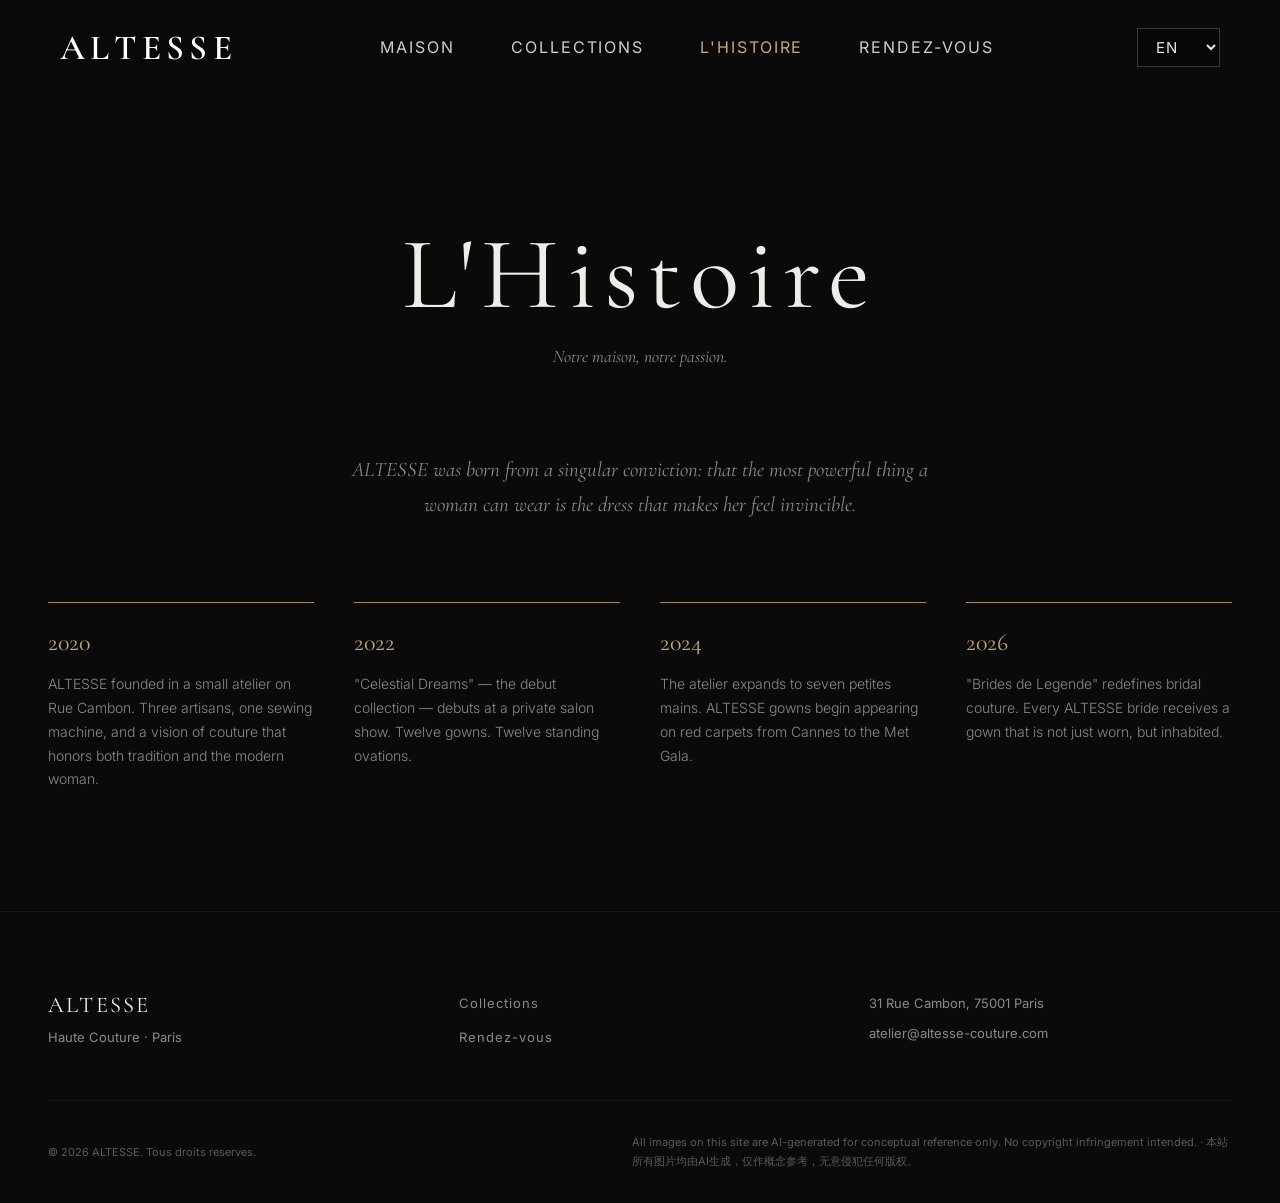
==== about.html @ 2aae86e4 "Initial: ALTESSE Haute Couture B2B showcase" ====
<!DOCTYPE html>
<html lang="en">
<head>
  <meta charset="UTF-8"><meta name="viewport" content="width=device-width, initial-scale=1.0">
  <title>L'Histoire — ALTESSE</title>
  <link href="https://fonts.googleapis.com/css2?family=Cormorant+Garamond:ital,wght@0,300;0,400;0,500;0,600;0,700;1,300;1,400&family=Inter:wght@300;400;500&display=swap" rel="stylesheet">
  <link rel="stylesheet" href="css/style.css">
</head>
<body>
<nav class="nav"><div class="nav-inner">
  <a href="/" class="nav-logo">ALTESSE</a>
  <ul class="nav-links" id="navLinks">
    <li><a href="/">Maison</a></li><li><a href="collections.html">Collections</a></li>
    <li><a href="about.html" class="active">L'Histoire</a></li><li><a href="contact.html">Rendez-vous</a></li>
  </ul>
  <div class="nav-actions">
    <select class="lang-switcher" id="langSwitcher" aria-label="Language">
      <option value="en">EN</option><option value="zh">中文</option><option value="es">ES</option>
      <option value="fr">FR</option><option value="ru">RU</option><option value="ar">AR</option>
      <option value="ja">JA</option><option value="ko">KO</option><option value="de">DE</option>
      <option value="pt">PT</option><option value="hi">HI</option><option value="id">ID</option><option value="tr">TR</option><option value="it">IT</option>
    </select>
    <button class="nav-toggle" id="navToggle" aria-label="Menu"><span></span><span></span><span></span></button>
  </div>
</div></nav>

<section class="page-header"><h1>L'Histoire</h1><p>Notre maison, notre passion.</p></section>

<div class="about-intro reveal">
  <p data-i18n="about_intro">ALTESSE was born from a singular conviction: that the most powerful thing a woman can wear is the dress that makes her feel invincible.</p>
</div>

<div class="about-timeline">
  <div class="timeline-item reveal"><div class="timeline-year">2020</div><div class="timeline-text">ALTESSE founded in a small atelier on Rue Cambon. Three artisans, one sewing machine, and a vision of couture that honors both tradition and the modern woman.</div></div>
  <div class="timeline-item reveal"><div class="timeline-year">2022</div><div class="timeline-text">"Celestial Dreams" — the debut collection — debuts at a private salon show. Twelve gowns. Twelve standing ovations.</div></div>
  <div class="timeline-item reveal"><div class="timeline-year">2024</div><div class="timeline-text">The atelier expands to seven petites mains. ALTESSE gowns begin appearing on red carpets from Cannes to the Met Gala.</div></div>
  <div class="timeline-item reveal"><div class="timeline-year">2026</div><div class="timeline-text">"Brides de Legende" redefines bridal couture. Every ALTESSE bride receives a gown that is not just worn, but inhabited.</div></div>
</div>

<footer class="footer">
  <div class="footer-inner">
    <div class="footer-brand"><h3>ALTESSE</h3><p data-i18n="footer_tagline">Haute Couture · Paris</p></div>
    <div class="footer-links"><a href="collections.html">Collections</a><a href="contact.html">Rendez-vous</a></div>
    <div class="footer-contact"><p>31 Rue Cambon, 75001 Paris</p><p>atelier@altesse-couture.com</p></div>
  </div>
  <div class="footer-bottom">
    <p>&copy; 2026 ALTESSE. Tous droits reserves.</p>
    <p class="footer-disclaimer">All images on this site are AI-generated for conceptual reference only. No copyright infringement intended. · 本站所有图片均由AI生成，仅作概念参考，无意侵犯任何版权。</p>
  </div>
</footer>
<script src="js/main.js"></script>
</body>
</html>
---- css/style.css ----
/* ============================================================
   ALTESSE — style.css
   暗黑高定展示 · 不对称排版 · 杂志级视觉
   ============================================================ */

:root {
  --bg:          #0A0A0A;
  --surface:     #141414;
  --surface-alt: #1A1A1A;
  --text:        #F0EDE8;
  --text-dim:    #8A8A8A;
  --text-muted:  #5A5A5A;
  --accent:      #C9A96E;
  --accent-dim:  #A68A4E;
  --border:      rgba(255,255,255,0.06);
  --font-display: 'Cormorant Garamond', 'Times New Roman', serif;
  --font-body:   'Inter', -apple-system, BlinkMacSystemFont, sans-serif;
  --transition:  cubic-bezier(0.4, 0, 0.2, 1);
  --max-width:   1440px;
  --nav-height:  96px;
}

*, *::before, *::after { box-sizing: border-box; margin: 0; padding: 0; }
html { scroll-behavior: smooth; -webkit-text-size-adjust: 100%; background: var(--bg); }
body {
  font-family: var(--font-body); font-size: 16px; line-height: 1.7;
  color: var(--text); background: var(--bg);
  -webkit-font-smoothing: antialiased; overflow-x: hidden;
}
img { max-width: 100%; height: auto; display: block; }
a { color: inherit; text-decoration: none; }
ul { list-style: none; }
button { cursor: pointer; font: inherit; border: none; background: none; color: inherit; }
input, textarea, select { font: inherit; }

h1, h2, h3, h4 { font-family: var(--font-display); font-weight: 400; line-height: 1.15; color: var(--text); }
h1 { font-size: clamp(3rem, 8vw, 7rem); letter-spacing: 0.08em; }
h2 { font-size: clamp(1.8rem, 4vw, 3rem); letter-spacing: 0.04em; }
h3 { font-size: 1.4rem; letter-spacing: 0.06em; }

/* ── Focus a11y ── */
*:focus-visible { outline: 2px solid var(--accent); outline-offset: 3px; }

/* ── Announcement ── */
.announcement-bar {
  background: transparent; color: rgba(255,255,255,0.35); text-align: center;
  padding: 6px 16px; font-size: 11px; letter-spacing: 0.15em;
  text-transform: uppercase; font-weight: 400;
  border-bottom: none;
}

/* ── Navigation ── */
.nav {
  position: fixed; top: 0; left: 0; right: 0; z-index: 100;
  background: transparent;
  border-bottom: 1px solid transparent; height: var(--nav-height);
  transition: all 0.4s var(--transition);
}
.nav.scrolled {
  background: rgba(10,10,10,0.75); backdrop-filter: blur(20px) saturate(120%);
  -webkit-backdrop-filter: blur(20px) saturate(120%);
  border-bottom-color: var(--border);
}
.nav-inner {
  max-width: var(--max-width); margin: 0 auto;
  display: flex; align-items: center; justify-content: space-between;
  padding: 0 60px; height: 100%;
}
.nav-logo {
  font-family: var(--font-display); font-size: 2.2rem; font-weight: 600;
  letter-spacing: 0.15em; color: #fff;
  text-shadow: 0 2px 12px rgba(0,0,0,0.4);
  transition: color 0.4s var(--transition), text-shadow 0.4s var(--transition);
}
.nav.scrolled .nav-logo { color: var(--text); text-shadow: none; }
.nav-links { display: flex; gap: 56px; }
.nav-links a {
  font-size: 16px; font-weight: 400; letter-spacing: 0.12em;
  text-transform: uppercase; color: rgba(255,255,255,0.8); transition: color 0.3s;
  text-shadow: 0 1px 8px rgba(0,0,0,0.3);
}
.nav.scrolled .nav-links a { color: var(--text-dim); text-shadow: none; }
.nav-links a:hover, .nav-links a.active { color: var(--accent); }
.nav.scrolled .nav-links a:hover, .nav.scrolled .nav-links a.active { color: var(--accent); }
.nav-actions { display: flex; gap: 20px; align-items: center; }
.lang-switcher {
  background: rgba(0,0,0,0.25); border: 1px solid rgba(255,255,255,0.2); color: rgba(255,255,255,0.9);
  padding: 8px 14px; font-size: 15px; letter-spacing: 0.08em; cursor: pointer;
  transition: all 0.3s;
}
.nav.scrolled .lang-switcher {
  background: transparent; border-color: var(--border); color: var(--text-dim);
}
.nav-toggle { display: none; flex-direction: column; gap: 5px; }
.nav-toggle span { width: 22px; height: 2px; background: #fff; transition: 0.3s; }
.nav.scrolled .nav-toggle span { background: var(--text); }

/* ── Hero Carousel ── */
.hero {
  position: relative; height: 100vh; overflow: hidden;
  display: flex; align-items: center; justify-content: center;
}
.hero-slider { position: absolute; inset: 0; }
.hero-slide {
  position: absolute; inset: 0;
  opacity: 0;
  transition: opacity 1s ease-in-out;
}
.hero-slide.active { opacity: 1; }
.hero-slide img {
  width: 100%; height: 100%; object-fit: cover;
  filter: brightness(0.55);
  transform: scale(1);
  transition: transform 8s ease-out;
}
.hero-slide.active img { transform: scale(1.06); }
.hero-arrow {
  position: absolute; top: 50%; transform: translateY(-50%); z-index: 3;
  background: rgba(0,0,0,0.2); border: 1px solid rgba(255,255,255,0.15);
  color: var(--text); font-size: 36px; width: 52px; height: 52px;
  display: flex; align-items: center; justify-content: center;
  cursor: pointer; transition: all 0.3s; opacity: 0;
}
.hero:hover .hero-arrow { opacity: 1; }
.hero-arrow:hover { background: rgba(0,0,0,0.5); border-color: var(--accent); }
.hero-arrow-left { left: 24px; }
.hero-arrow-right { right: 24px; }
.hero-dots {
  position: absolute; bottom: 120px; left: 50%; transform: translateX(-50%); z-index: 3;
  display: flex; gap: 10px;
}
.hero-dots span {
  width: 8px; height: 8px; border-radius: 50%; border: 1px solid var(--text-dim);
  transition: all 0.3s; cursor: pointer;
}
.hero-dots span.active { background: var(--accent); border-color: var(--accent); }
.hero-brand {
  position: relative; z-index: 2; text-align: center;
  display: flex; flex-direction: column; align-items: center; gap: 8px;
}
.hero-brand-line {
  width: 1px; height: 60px; background: linear-gradient(to bottom, transparent, var(--accent), transparent);
  margin-bottom: 16px;
}
.hero-brand h1 {
  font-family: var(--font-display); font-size: clamp(4rem, 12vw, 10rem);
  font-weight: 300; letter-spacing: 0.16em; color: var(--text);
  text-shadow: 0 0 80px rgba(0,0,0,0.5);
}
.hero-brand p {
  font-size: 13px; letter-spacing: 0.25em; text-transform: uppercase;
  color: var(--accent); font-weight: 400;
}
.hero-scroll {
  position: absolute; bottom: 48px; left: 50%; transform: translateX(-50%); z-index: 2;
  display: flex; flex-direction: column; align-items: center; gap: 12px;
}
.hero-scroll span {
  font-size: 10px; letter-spacing: 0.2em; text-transform: uppercase; color: var(--text-dim);
}
.hero-scroll-line {
  width: 1px; height: 48px; background: linear-gradient(to bottom, var(--accent-dim), transparent);
}

/* ── Introduction ── */
.intro {
  padding: 160px 48px 120px;
  display: flex; justify-content: center;
}
.intro-text { max-width: 680px; text-align: center; }
.intro-lead {
  font-family: var(--font-display); font-size: clamp(1.4rem, 3vw, 2rem);
  font-style: italic; line-height: 1.6; color: var(--text);
  margin-bottom: 32px; letter-spacing: 0.02em;
}
.intro-sub {
  font-size: 15px; line-height: 1.9; color: var(--text-dim);
  font-weight: 300;
}
.intro-signature {
  margin-top: 48px; font-family: var(--font-display);
  font-size: 1.2rem; font-style: italic; color: var(--accent-dim);
}

/* ── Section Base ── */
.section { padding: 120px 48px; }
.section-label {
  font-size: 10px; letter-spacing: 0.2em; text-transform: uppercase;
  color: var(--text-muted); margin-bottom: 32px;
}

/* ── Works Asymmetric Grid ── */
.works-asymmetric {
  display: grid; grid-template-columns: repeat(12, 1fr); gap: 8px;
  max-width: var(--max-width); margin: 0 auto;
}
.work-item {
  position: relative; overflow: hidden; border-radius: 2px;
  transition: transform 0.6s var(--transition);
}
.work-item:hover { transform: translateY(-8px); }
.work-item img { width: 100%; height: 100%; object-fit: cover; }
.work-item:nth-child(1) { grid-column: 1 / span 5; grid-row: 1 / span 2; }
.work-item:nth-child(2) { grid-column: 6 / span 4; grid-row: 1; }
.work-item:nth-child(3) { grid-column: 10 / span 3; grid-row: 1; }
.work-item:nth-child(4) { grid-column: 6 / span 7; grid-row: 2; }
.work-item-info {
  position: absolute; bottom: 0; left: 0; right: 0;
  padding: 24px; background: linear-gradient(to top, rgba(0,0,0,0.9), transparent);
}
.work-item-info h3 { margin-bottom: 4px; }
.work-item-info p {
  font-size: 11px; letter-spacing: 0.15em; text-transform: uppercase;
  color: var(--accent);
}

/* ── Craft Section ── */
.craft { padding: 120px 48px; }
.craft-layout {
  display: grid; grid-template-columns: 1fr 1fr; gap: 80px;
  max-width: var(--max-width); margin: 0 auto;
}
.craft-text h2 { margin-bottom: 24px; }
.craft-text p {
  font-size: 15px; line-height: 1.9; color: var(--text-dim);
  font-weight: 300; margin-bottom: 16px;
}
.craft-images { position: relative; }
.craft-img-main { border-radius: 2px; overflow: hidden; }
.craft-img-main img { width: 100%; aspect-ratio: 3/4; object-fit: cover; }
.craft-img-overlay-1 {
  position: absolute; bottom: 24px; left: -48px; width: 55%;
  border-radius: 2px; overflow: hidden;
  box-shadow: 0 20px 60px rgba(0,0,0,0.4);
}
.craft-img-overlay-1 img { width: 100%; aspect-ratio: 2/3; object-fit: cover; }
.craft-img-overlay-2 {
  position: absolute; top: 48px; right: -48px; width: 45%;
  border-radius: 2px; overflow: hidden;
  box-shadow: 0 20px 60px rgba(0,0,0,0.4);
}
.craft-img-overlay-2 img { width: 100%; aspect-ratio: 2/3; object-fit: cover; }

/* ── Collections Grid ── */
.collections-grid {
  display: grid; grid-template-columns: repeat(3, 1fr); gap: 24px;
  max-width: var(--max-width); margin: 0 auto;
}
.collection-card {
  position: relative; overflow: hidden; border-radius: 2px;
  transition: transform 0.6s var(--transition);
}
.collection-card:hover { transform: translateY(-8px); }
.collection-card img { width: 100%; aspect-ratio: 3/4; object-fit: cover; }
.collection-card-info {
  position: absolute; bottom: 0; left: 0; right: 0;
  padding: 24px; background: linear-gradient(to top, rgba(0,0,0,0.9), transparent);
}
.collection-card-info h3 { margin-bottom: 4px; }
.collection-card-info p { font-size: 13px; line-height: 1.7; color: var(--text-dim); font-weight: 300; }

/* ── Atelier Section ── */
.atelier-section { padding: 120px 48px; }
.atelier-layout {
  display: grid; grid-template-columns: 1fr 1fr; gap: 60px;
  max-width: var(--max-width); margin: 0 auto;
}
.atelier-image { border-radius: 2px; overflow: hidden; }
.atelier-image img { width: 100%; aspect-ratio: 4/3; object-fit: cover; }
.atelier-text h2 { margin-bottom: 24px; }
.atelier-text p {
  font-size: 15px; line-height: 1.9; color: var(--text-dim);
  font-weight: 300; margin-bottom: 32px;
}

/* ── Footer ── */
.footer { padding: 80px 48px 32px; border-top: 1px solid var(--border); }
.footer-inner {
  display: grid; grid-template-columns: 1fr 1fr 1fr; gap: 48px;
  max-width: var(--max-width); margin: 0 auto 48px;
}
.footer-brand h3 { font-family: var(--font-display); letter-spacing: 0.1em; margin-bottom: 8px; }
.footer-brand p { font-size: 13px; color: var(--text-dim); }
.footer-links { display: flex; flex-direction: column; gap: 12px; }
.footer-links a {
  font-size: 13px; letter-spacing: 0.08em; color: var(--text-dim);
  transition: color 0.3s;
}
.footer-links a:hover { color: var(--text); }
.footer-contact p { font-size: 13px; line-height: 1.7; color: var(--text-dim); margin-bottom: 8px; }
.footer-social { display: flex; gap: 24px; margin-top: 16px; }
.footer-bottom {
  max-width: var(--max-width); margin: 0 auto; padding-top: 32px;
  border-top: 1px solid var(--border);
  display: flex; justify-content: space-between; align-items: center;
}
.footer-bottom p { font-size: 11px; color: var(--text-muted); }
.footer-disclaimer { max-width: 600px; }

/* ── Buttons ── */
.btn-accent {
  display: inline-block; padding: 14px 32px;
  background: var(--accent); color: var(--bg);
  font-size: 12px; letter-spacing: 0.12em; text-transform: uppercase;
  transition: all 0.3s; border: none; cursor: pointer;
}
.btn-accent:hover { background: var(--accent-dim); }
.btn-primary { background: var(--surface); color: var(--text); padding: 12px 28px; }
.btn-primary:hover { background: var(--accent); color: var(--bg); }
.btn-outline { border: 1px solid var(--text-dim); color: var(--text-dim); }
.btn-outline:hover { border-color: var(--text); color: var(--text); }

/* ── Page Header ── */
.page-header { text-align: center; padding: calc(var(--nav-height) + 120px) 32px 80px; }
.page-header h1 { margin-bottom: 8px; }
.page-header p { font-family: var(--font-display); font-size: 1.1rem; font-style: italic; color: var(--text-dim); }

/* ── Collections Page ── */
.collections-page-grid {
  max-width: var(--max-width); margin: 0 auto; padding: 0 48px 120px;
  display: flex; flex-direction: column; gap: 120px;
}
.collection-block { display: grid; grid-template-columns: 1fr 1fr; gap: 48px; align-items: center; }
.collection-block:nth-child(even) .collection-block-text { order: -1; }
.collection-block-image { overflow: hidden; border-radius: 2px; }
.collection-block-image img { width: 100%; aspect-ratio: 3/4; object-fit: cover; transition: transform 1.2s var(--transition); }
.collection-block-image:hover img { transform: scale(1.03); }
.collection-block-text h2 { margin-bottom: 16px; }
.collection-block-text p { font-size: 15px; line-height: 1.9; color: var(--text-dim); margin-bottom: 24px; font-weight: 300; }
.collection-works { display: grid; grid-template-columns: repeat(3, 1fr); gap: 4px; margin-top: 32px; }
.collection-works img { width: 100%; aspect-ratio: 2/3; object-fit: cover; transition: transform 0.8s var(--transition); filter: brightness(0.7); }
.collection-works img:hover { transform: scale(1.04); filter: brightness(0.9); }

/* ── Atelier Page (work detail) ── */
.atelier-detail { max-width: var(--max-width); margin: 0 auto; padding: calc(var(--nav-height) + 60px) 48px 120px; }
.atelier-gallery { display: grid; grid-template-columns: 1fr 1fr; gap: 4px; margin-bottom: 60px; }
.atelier-gallery img { width: 100%; aspect-ratio: 3/4; object-fit: cover; }
.atelier-gallery img:first-child { grid-column: 1 / -1; aspect-ratio: 16/7; }
.atelier-info { display: grid; grid-template-columns: 1fr 1fr; gap: 80px; }
.atelier-info-name { font-family: var(--font-display); font-size: clamp(2rem, 4vw, 3rem); font-weight: 300; letter-spacing: 0.06em; margin-bottom: 8px; }
.atelier-info-collection { font-size: 11px; letter-spacing: 0.15em; text-transform: uppercase; color: var(--accent); margin-bottom: 32px; }
.atelier-info-section { margin-bottom: 32px; }
.atelier-info-section h4 { font-size: 10px; letter-spacing: 0.15em; text-transform: uppercase; color: var(--text-muted); margin-bottom: 8px; }
.atelier-info-section p { font-size: 15px; line-height: 1.8; color: var(--text-dim); font-weight: 300; }
.atelier-video { aspect-ratio: 16/9; background: var(--surface); margin-top: 48px; border-radius: 2px; overflow: hidden; }
.atelier-video iframe, .atelier-video video { width: 100%; height: 100%; border: none; }

/* ── About Page ── */
.about-intro { max-width: 720px; margin: 0 auto; padding: 0 48px 80px; text-align: center; }
.about-intro p { font-family: var(--font-display); font-size: 1.3rem; font-style: italic; line-height: 1.7; color: var(--text-dim); }
.about-timeline { max-width: var(--max-width); margin: 0 auto; padding: 0 48px 120px; display: grid; grid-template-columns: repeat(4, 1fr); gap: 40px; }
.timeline-item { border-top: 1px solid var(--accent-dim); padding-top: 20px; }
.timeline-year { font-family: var(--font-display); font-size: 1.5rem; color: var(--accent); margin-bottom: 8px; }
.timeline-text { font-size: 14px; line-height: 1.7; color: var(--text-dim); font-weight: 300; }

/* ── Contact Page ── */
.contact-layout {
  max-width: var(--max-width); margin: 0 auto; padding: 0 48px 120px;
  display: grid; grid-template-columns: 1fr 1fr; gap: 80px;
}
.contact-form-wrap h2 { margin-bottom: 32px; }
.form-group { margin-bottom: 24px; }
.form-group label {
  display: block; font-size: 10px; letter-spacing: 0.15em; text-transform: uppercase;
  color: var(--text-muted); margin-bottom: 8px;
}
.form-group input, .form-group textarea, .form-group select {
  width: 100%; padding: 14px 16px; background: var(--surface); border: 1px solid var(--border);
  color: var(--text); font-size: 15px; transition: border-color 0.3s;
}
.form-group input:focus, .form-group textarea:focus, .form-group select:focus {
  outline: none; border-color: var(--accent-dim);
}
.form-group textarea { resize: vertical; min-height: 140px; }
.contact-info-side { padding-top: 48px; }
.contact-info-item { margin-bottom: 32px; }
.contact-info-item h4 { font-size: 10px; letter-spacing: 0.15em; text-transform: uppercase; color: var(--text-muted); margin-bottom: 6px; }
.contact-info-item p { font-size: 14px; color: var(--text-dim); line-height: 1.6; }
.form-success { display: none; padding: 40px; text-align: center; }
.form-success.visible { display: block; }

/* ── Reveal ── */
.reveal { opacity: 0; transform: translateY(40px); transition: all 1s var(--transition); }
.reveal.visible { opacity: 1; transform: translateY(0); }

/* ── Toast ── */
.toast {
  position: fixed; bottom: 40px; right: 40px; z-index: 300;
  background: var(--surface); color: var(--text); padding: 16px 28px;
  font-size: 13px; letter-spacing: 0.04em; border: 1px solid var(--border);
  opacity: 0; transform: translateY(16px); transition: all 0.4s var(--transition);
}
.toast.show { opacity: 1; transform: translateY(0); }
.toast.success { border-color: #4A7C5C; }
.toast.error { border-color: #8B3A3A; }

/* ── Admin ── */
.login-page { min-height: 100vh; display: flex; align-items: center; justify-content: center; background: var(--bg); }
.login-box { background: var(--surface); padding: 64px 56px; width: 520px; border: 1px solid var(--border); text-align: center; }
.login-box h2 { margin-bottom: 4px; font-size: 2.4rem; }
.login-box .subtitle { font-size: 22px; letter-spacing: 0.15em; color: var(--text-muted); text-transform: uppercase; margin-bottom: 32px; }
.login-box .form-group input { font-size: 28px; padding: 22px 24px; }
.login-box .btn-accent { font-size: 22px; padding: 20px 48px; }
.login-error { background: rgba(200,75,75,0.1); border: 1px solid rgba(200,75,75,0.3); color: #C84B4B; padding: 16px; font-size: 26px; margin-bottom: 16px; display: none; }
.login-error.visible { display: block; }

.admin-layout { display: flex; min-height: 100vh; }
.admin-sidebar { width: 320px; background: var(--surface); border-right: 1px solid var(--border); flex-shrink: 0; padding: 32px 0; }
.admin-sidebar-logo { padding: 0 32px 24px; border-bottom: 1px solid var(--border); margin-bottom: 16px; }
.admin-sidebar-logo h3 { font-family: var(--font-display); letter-spacing: 0.1em; color: var(--accent); font-size: 2rem; }
.admin-sidebar-btn { display: block; width: 100%; padding: 20px 32px; text-align: left; color: var(--text-dim); font-size: 26px; letter-spacing: 0.06em; transition: all 0.3s; }
.admin-sidebar-btn:hover, .admin-sidebar-btn.active { color: var(--text); background: rgba(255,255,255,0.03); }
.admin-sidebar-btn svg { margin-right: 16px; }
.admin-sidebar select { font-size: 22px !important; padding: 12px 16px !important; }
.admin-main { flex: 1; padding: 60px; overflow-y: auto; }
.admin-header { display: flex; justify-content: space-between; align-items: center; margin-bottom: 40px; }
.admin-title { display: flex; align-items: center; gap: 20px; }
.admin-title h1 { font-size: 3.6rem; }
.admin-actions { display: flex; gap: 16px; }
.admin-actions .btn-accent { font-size: 22px; padding: 18px 40px; }
.admin-stat-card { background: var(--surface); border: 1px solid var(--border); padding: 36px; text-align: center; }
.admin-stat-value { font-family: var(--font-display); font-size: 5rem; color: var(--accent); margin-bottom: 8px; }
.admin-stat-label { font-size: 22px; letter-spacing: 0.1em; text-transform: uppercase; color: var(--text-muted); }

.admin-form { max-width: 800px; }
.admin-form-group { margin-bottom: 32px; }
.admin-form-group label { display: block; font-size: 22px; letter-spacing: 0.1em; text-transform: uppercase; color: var(--text-dim); margin-bottom: 12px; }
.admin-form-group input, .admin-form-group textarea, .admin-form-group select {
  width: 100%; padding: 18px 20px; background: var(--surface); border: 1px solid var(--border);
  color: var(--text); font-size: 28px;
}
.admin-form-group textarea { resize: vertical; min-height: 150px; }
.admin-form-group input:focus, .admin-form-group textarea:focus { outline: none; border-color: var(--accent-dim); }
.admin-form-actions { display: flex; gap: 16px; margin-top: 40px; }
.admin-form-actions .btn-accent { font-size: 22px; padding: 18px 40px; }

.admin-table { width: 100%; border-collapse: collapse; }
.admin-table th, .admin-table td { padding: 24px 32px; text-align: left; border-bottom: 1px solid var(--border); }
.admin-table th { font-size: 22px; letter-spacing: 0.1em; text-transform: uppercase; color: var(--text-muted); font-weight: 400; }
.admin-table td { font-size: 28px; color: var(--text-dim); }
.admin-table tr:hover td { background: rgba(255,255,255,0.02); }
.admin-table-actions { display: flex; gap: 12px; }
.admin-btn { padding: 12px 24px; font-size: 22px; letter-spacing: 0.08em; text-transform: uppercase; }
.admin-btn-delete { color: #C84B4B; }
.admin-btn-delete:hover { color: #fff; background: #C84B4B; }

.admin-grid { display: grid; grid-template-columns: repeat(auto-fit, minmax(280px, 1fr)); gap: 32px; }

/* ── Admin panel visibility ── */
.admin-panel { display: none; }
.admin-panel.active { display: block; }

/* ── Hidden ── */
.hidden { display: none !important; }

/* ── Modal ── */
.modal-overlay { position: fixed; inset: 0; background: rgba(0,0,0,0.75); z-index: 200; display: flex; align-items: center; justify-content: center; opacity: 0; visibility: hidden; transition: all 0.3s; }
.modal-overlay.open { opacity: 1; visibility: visible; }
.modal { background: var(--surface); border: 1px solid var(--border); padding: 40px; width: 90%; max-width: 560px; max-height: 85vh; overflow-y: auto; border-radius: 2px; }
.modal h3 { margin-bottom: 24px; font-family: var(--font-display); }
.modal-actions { display: flex; gap: 12px; justify-content: flex-end; margin-top: 24px; }

/* ── Lightbox ── */
.lightbox-overlay { position: fixed; inset: 0; z-index: 999; background: rgba(0,0,0,0.94); display: flex; align-items: center; justify-content: center; opacity: 0; visibility: hidden; transition: all 0.4s var(--transition); cursor: zoom-out; }
.lightbox-overlay.open { opacity: 1; visibility: visible; }
.lightbox-overlay img { max-width: 92vw; max-height: 92vh; object-fit: contain; transform: scale(0.9); transition: transform 0.4s var(--transition); }
.lightbox-overlay.open img { transform: scale(1); }
.lightbox-close { position: absolute; top: 24px; right: 32px; color: var(--text-dim); font-size: 28px; cursor: pointer; z-index: 1; transition: color 0.3s; }
.lightbox-close:hover { color: var(--text); }
.lightbox-prev, .lightbox-next { position: absolute; top: 50%; transform: translateY(-50%); color: var(--text-dim); font-size: 40px; cursor: pointer; z-index: 1; padding: 16px; transition: color 0.3s; user-select: none; }
.lightbox-prev { left: 16px; } .lightbox-next { right: 16px; }
.lightbox-prev:hover, .lightbox-next:hover { color: var(--text); }

/* ── Toast ── */
.toast { position: fixed; bottom: 40px; right: 40px; z-index: 300; background: var(--surface); color: var(--text); padding: 16px 28px; font-size: 13px; border-radius: 2px; border: 1px solid var(--border); opacity: 0; transform: translateY(16px); transition: all 0.4s var(--transition); }
.toast.show { opacity: 1; transform: translateY(0); }
.toast.success { border-color: #4A7C5C; } .toast.error { border-color: #C84B4B; }

/* ============================================================
   RESPONSIVE
   ============================================================ */

@media (max-width: 1024px) {
  .nav-inner { padding: 0 24px; }
  .works-asymmetric { grid-template-columns: 1fr; }
  .work-item:nth-child(1), .work-item:nth-child(2), .work-item:nth-child(3), .work-item:nth-child(4) { grid-column: 1; grid-row: auto; aspect-ratio: 3/4; }
  .craft-layout { grid-template-columns: 1fr; gap: 48px; }
  .collections-grid { grid-template-columns: 1fr; }
  .atelier-layout { grid-template-columns: 1fr; gap: 48px; }
  .collection-block { grid-template-columns: 1fr; }
  .collection-block:nth-child(even) .collection-block-text { order: 0; }
  .atelier-info { grid-template-columns: 1fr; gap: 40px; }
  .contact-layout { grid-template-columns: 1fr; gap: 48px; }
  .about-timeline { grid-template-columns: repeat(2, 1fr); }
  .footer-inner { grid-template-columns: 1fr 1fr; }
}

@media (max-width: 768px) {
  .nav-links { display: none; position: absolute; top: var(--nav-height); left: 0; right: 0; background: var(--surface); flex-direction: column; padding: 20px; gap: 16px; border-bottom: 1px solid var(--border); }
  .nav-links.open { display: flex; }
  .nav-toggle { display: flex; }
  .intro { padding: 100px 24px 80px; }
  .section { padding: 80px 24px; }
  .craft { padding: 80px 24px; }
  .atelier-section { padding: 80px 24px; }
  .hero-brand h1 { font-size: clamp(3rem, 10vw, 5rem); }
  .page-header { padding: calc(var(--nav-height) + 80px) 24px 60px; }
  .collections-page-grid { padding: 0 24px 80px; }
  .atelier-detail { padding: calc(var(--nav-height) + 40px) 24px 80px; }
  .contact-layout { padding: 0 24px 80px; }
  .about-intro { padding: 0 24px 60px; }
  .about-timeline { grid-template-columns: 1fr; padding: 0 24px 80px; }
  .footer { padding: 60px 24px 24px; }
  .footer-inner { grid-template-columns: 1fr; gap: 32px; }
  .admin-layout { flex-direction: column; }
  .admin-sidebar { width: 100%; display: flex; flex-wrap: nowrap; overflow-x: auto; padding: 12px; }
  .admin-sidebar-btn { white-space: nowrap; padding: 8px 16px; }
  .admin-main { padding: 24px; }
  .login-box { width: 90%; padding: 32px 24px; }
}
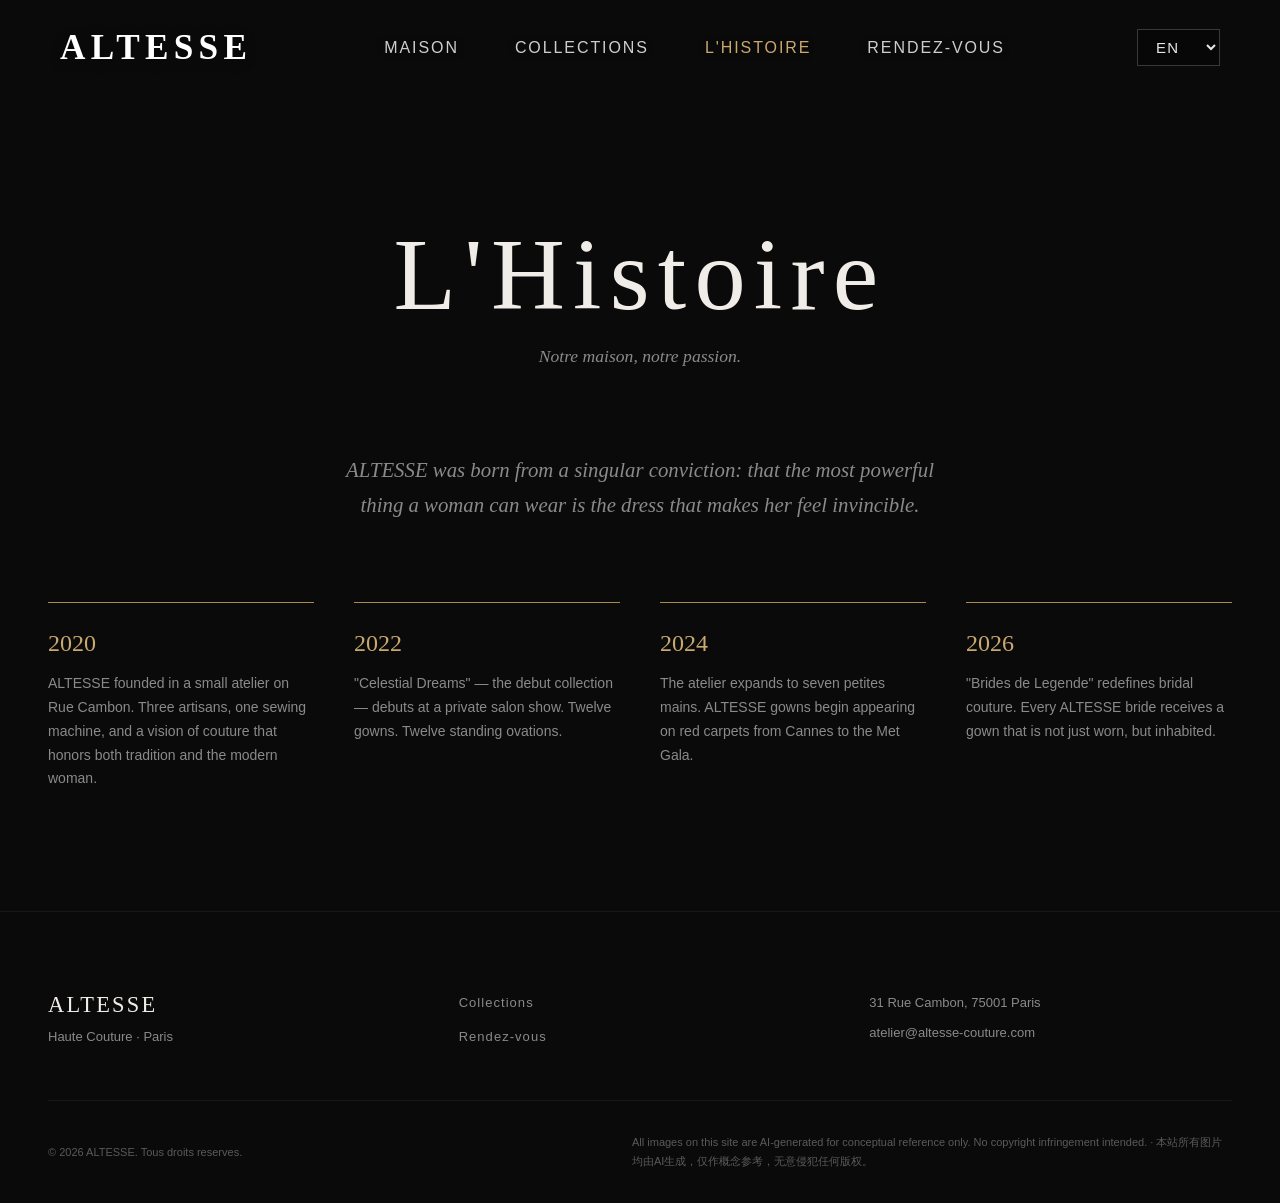
==== commit 870ad53d: "SEO + social: OG tags on all pages, Pinterest/Twitter share buttons" ====
--- a/about.html
+++ b/about.html
@@ -2,8 +2,14 @@
 <html lang="en">
 <head>
   <meta charset="UTF-8"><meta name="viewport" content="width=device-width, initial-scale=1.0">
-  <title>L'Histoire — ALTESSE</title>
-  <link href="https://fonts.googleapis.com/css2?family=Cormorant+Garamond:ital,wght@0,300;0,400;0,500;0,600;0,700;1,300;1,400&family=Inter:wght@300;400;500&display=swap" rel="stylesheet">
+  <title>L'Histoire — ALTESSE | The Story of a Parisian Couture Atelier</title>
+  <meta name="description" content="Founded in 2020 at 31 Rue Cambon, Paris. ALTESSE is an independent haute couture atelier crafting gowns that honor tradition and the modern woman.">
+  <meta name="robots" content="index, follow">
+  <meta property="og:title" content="ALTESSE — L'Histoire. Parisian Couture Since 2020">
+  <meta property="og:description" content="From a single sewing machine to red carpets. 31 Rue Cambon.">
+  <meta property="og:image" content="https://altesse-two.vercel.app/images/atelier.jpg">
+  <meta property="og:url" content="https://altesse-two.vercel.app/about.html">
+  <meta name="twitter:card" content="summary_large_image">
   <link rel="stylesheet" href="css/style.css">
 </head>
 <body>
--- a/css/style.css
+++ b/css/style.css
@@ -308,6 +308,20 @@
 .btn-primary { background: var(--surface); color: var(--text); padding: 12px 28px; }
 .btn-primary:hover { background: var(--accent); color: var(--bg); }
 .btn-outline { border: 1px solid var(--text-dim); color: var(--text-dim); }
+
+/* ── Share Buttons ── */
+.atelier-share {
+  display: flex; gap: 12px; margin-bottom: 24px; flex-wrap: wrap;
+}
+.btn-share-pinterest, .btn-share-twitter {
+  display: inline-block; padding: 10px 20px;
+  font-size: 12px; letter-spacing: 0.08em; text-transform: uppercase;
+  text-decoration: none; border-radius: 2px; transition: all 0.3s;
+}
+.btn-share-pinterest { background: #BD081C; color: #fff; }
+.btn-share-pinterest:hover { background: #8C0615; }
+.btn-share-twitter { background: #1DA1F2; color: #fff; }
+.btn-share-twitter:hover { background: #0D8BD9; }
 .btn-outline:hover { border-color: var(--text); color: var(--text); }
 
 /* ── Page Header ── */
